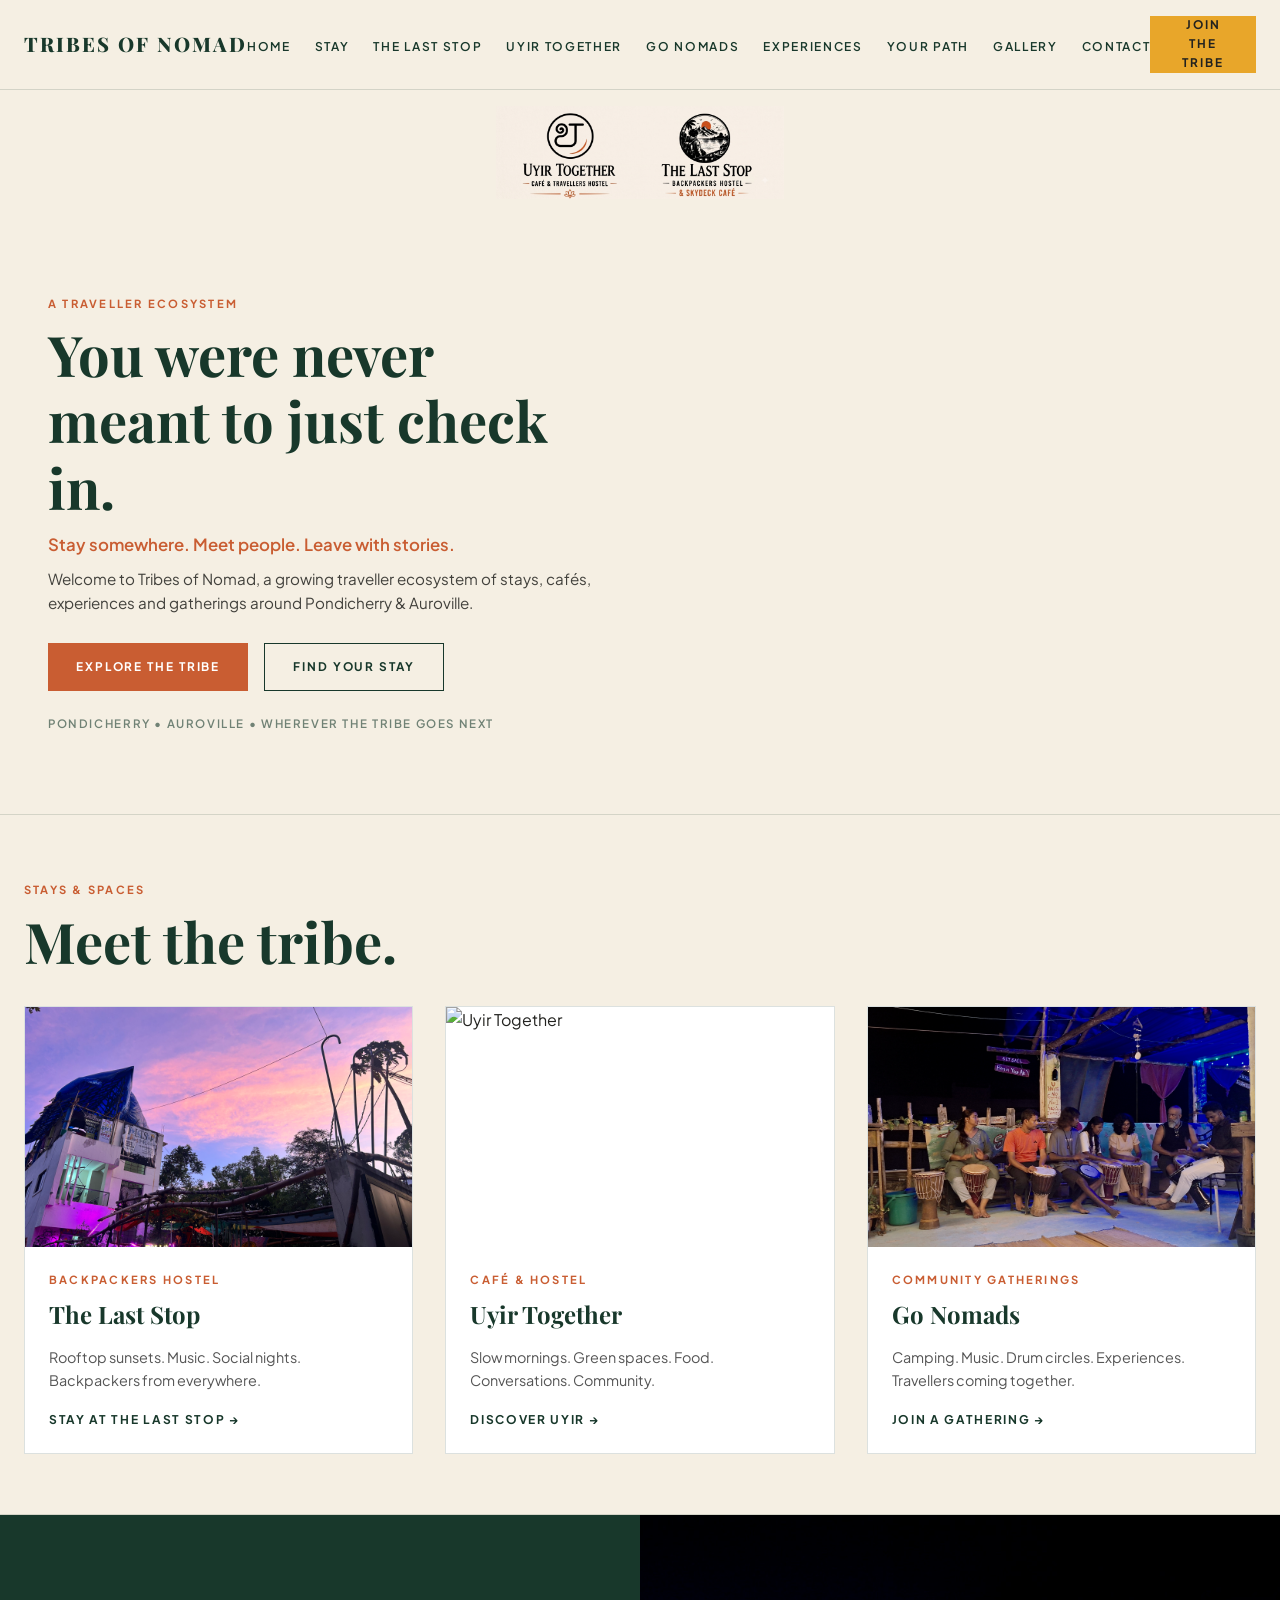
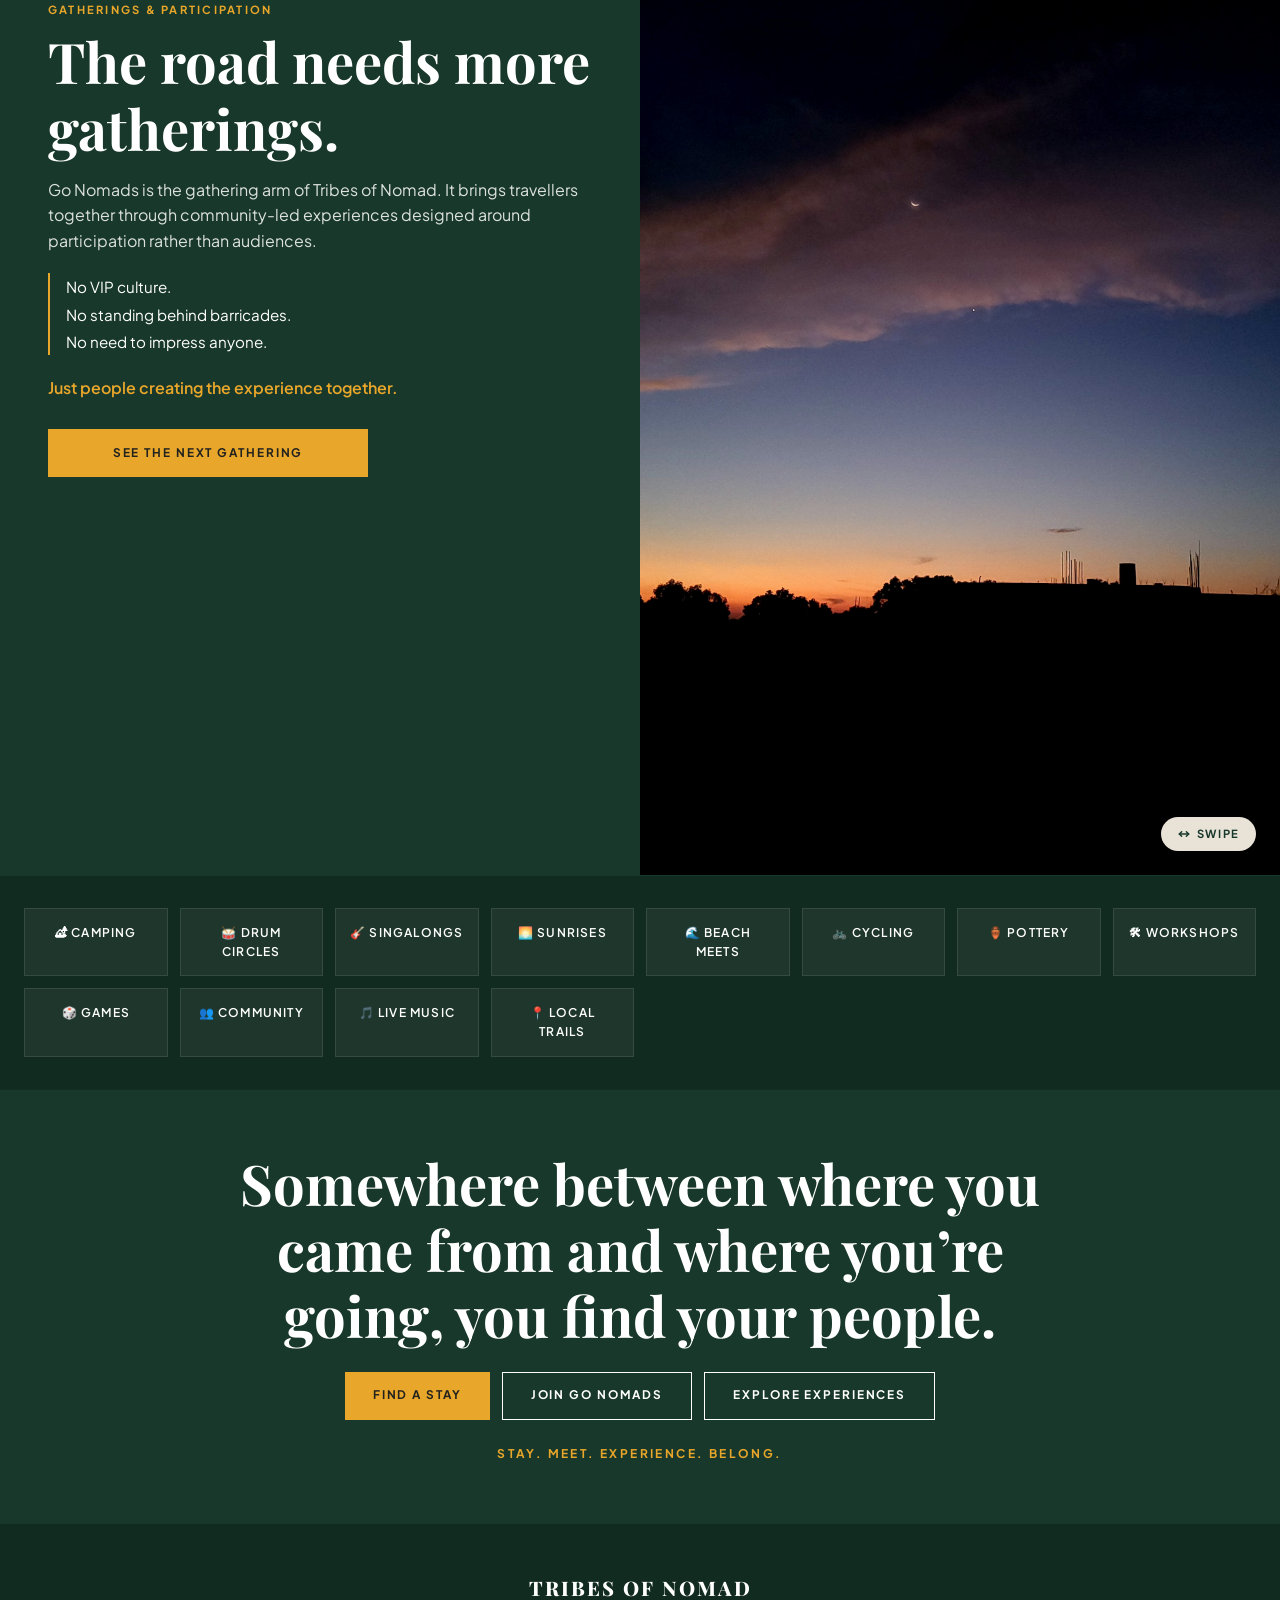
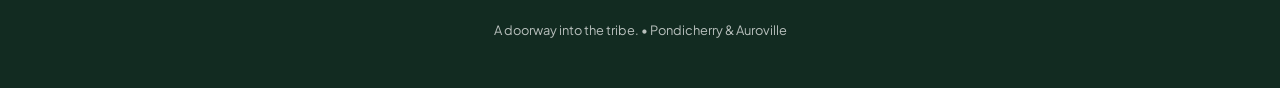
==== index.html @ c7e6ca67 "Initial commit" ====
<!DOCTYPE html>
<html lang="en">
<head>
  <meta charset="UTF-8" />
  <meta name="viewport" content="width=device-width, initial-scale=1.0" />
  <title>Tribes of Nomad | Stays, Gatherings & Experiences</title>
  
  <link rel="preconnect" href="https://fonts.googleapis.com" />
  <link rel="preconnect" href="https://fonts.gstatic.com" crossorigin />
  <link href="https://fonts.googleapis.com/css2?family=Playfair+Display:ital,wght@0,600;0,800;1,400&family=Plus+Jakarta+Sans:wght@400;500;600;700&family=Reenie+Beanie&display=swap" rel="stylesheet" />

  <style>
    /* ==========================================================================
       BASE VARIABLES & RESETS
       ========================================================================== */
    :root {
      --forest: #18382B;
      --forest-dark: #122B21;
      --cream: #F5EFE3;
      --terracotta: #C95D32;
      --sun: #E8A62A;
      --charcoal: #22221F;
      --white: #FFFFFF;
      --font-heading: 'Playfair Display', serif;
      --font-body: 'Plus Jakarta Sans', sans-serif;
      --font-hand: 'Reenie Beanie', cursive;
    }

    * { box-sizing: border-box; margin: 0; padding: 0; }
    html { scroll-behavior: smooth; }
    body { background-color: var(--cream); color: var(--charcoal); font-family: var(--font-body); line-height: 1.6; overflow-x: hidden; }
    a { text-decoration: none; color: inherit; }
    img { max-width: 100%; display: block; object-fit: cover; }
    
    .container { max-width: 1300px; margin: 0 auto; padding: 0 24px; }
    .border-b { border-bottom: 1px solid rgba(24, 56, 43, 0.15); }
    
    /* Typography */
    .eyebrow { font-size: 0.7rem; font-weight: 700; text-transform: uppercase; letter-spacing: 0.2em; }
    .eyebrow-terracotta { color: var(--terracotta); }
    .eyebrow-sun { color: var(--sun); }
    .display-title { font-family: var(--font-heading); font-size: clamp(2rem, 5vw, 3.5rem); line-height: 1.18; font-weight: 700; color: var(--forest); }
    .display-title-white { color: var(--white); }

    /* ==========================================================================
       RESPONSIVE HEADER & DROPDOWN MENU
       ========================================================================== */
    header { position: sticky; top: 0; z-index: 100; background-color: rgba(245, 239, 227, 0.98); backdrop-filter: blur(8px); }
    
    /* Force the header into a single row */
    .header-container { 
      display: flex !important; 
      flex-direction: row !important; 
      align-items: center !important; 
      justify-content: space-between !important; 
      position: relative; 
      width: 100%; 
      padding: 16px 24px !important; 
      flex-wrap: nowrap !important;
    }
    
    .header-actions { 
      display: flex !important; 
      flex-direction: row !important; 
      align-items: center !important; 
      gap: 12px !important; 
    }

    .logo { 
      font-family: var(--font-heading); 
      font-size: 1.25rem; 
      font-weight: 800; 
      letter-spacing: 0.1em; 
      color: var(--forest); 
      margin: 0 !important;
      white-space: nowrap !important;
    }

    .hamburger { 
      display: none; 
      background: transparent; 
      border: none; 
      cursor: pointer; 
      flex-direction: column; 
      gap: 5px; 
      padding: 4px; 
      z-index: 101; 
    }
    
    .hamburger span { 
      display: block; 
      width: 24px; 
      height: 2px; 
      background-color: var(--forest, #18382B); 
      transition: 0.3s ease; 
      border-radius: 2px; 
    }

    /* Desktop Navigation */
    .nav-menu { 
      display: flex; 
      gap: 24px; 
      list-style: none; 
      margin: 0; 
      padding: 0; 
      align-items: center; 
    }
    .nav-menu a { font-size: 0.75rem; font-weight: 600; text-transform: uppercase; letter-spacing: 0.14em; color: var(--forest); transition: color 0.2s; white-space: nowrap;}
    .nav-menu a:hover { color: var(--terracotta); }

    /* Mobile/Tablet Breakpoints */
    @media (max-width: 991px) {
      .hamburger { display: flex !important; }
      
      /* Mobile Dropdown Menu (Top-Right Box) */
      .nav-menu { 
        display: none !important; 
        flex-direction: column; 
        width: 200px; 
        position: absolute;
        top: 100%;
        right: 0; 
        left: auto;
        background-color: rgba(245, 239, 227, 0.98); 
        backdrop-filter: blur(8px);
        padding: 16px 24px; 
        border: 1px solid rgba(24, 56, 43, 0.15); 
        border-radius: 4px; 
        box-shadow: 0 8px 20px rgba(0,0,0,0.1);
        gap: 16px; 
        align-items: flex-end; 
        text-align: right;
        z-index: 100;
      }
      
      .nav-menu.show { display: flex !important; }
      .nav-menu a { font-size: 0.85rem; width: 100%; display: block; }
    }

    @media (max-width: 480px) {
      .logo { font-size: 1.1rem !important; }
      .header-actions .btn-sun { font-size: 0.65rem !important; padding: 0 12px !important; min-height: 36px !important; }
    }

    /* ==========================================================================
       BUTTONS
       ========================================================================== */
    .btn { display: inline-flex; align-items: center; justify-content: center; min-height: 48px; padding: 0 28px; font-size: 0.74rem; font-weight: 700; text-transform: uppercase; letter-spacing: 0.16em; cursor: pointer; border: none; transition: transform 0.2s, background-color 0.2s; text-align: center; }
    .btn:hover { transform: translateY(-1px); }
    .btn-sun { background-color: var(--sun); color: var(--charcoal); }
    .btn-terracotta { background-color: var(--terracotta); color: var(--white); }
    .btn-outline-forest { border: 1px solid var(--forest); color: var(--forest); background: transparent; }
    .btn-outline-forest:hover { background: var(--forest); color: var(--white); }
    .btn-outline-white { border: 1px solid var(--white); color: var(--white); background: transparent; }
    .btn-outline-white:hover { background: var(--white); color: var(--forest); }

    /* ==========================================================================
       LAYOUT GRIDS
       ========================================================================== */
    .grid-split { display: grid; grid-template-columns: 1fr; }
    .split-pad { padding: 48px 24px; }
    .hero-actions { display: flex; gap: 16px; margin-top: 28px; flex-wrap: wrap; }

    /* 3-Card Grid */
    .cards-grid { display: grid; grid-template-columns: 1fr; gap: 24px; }
    .card-item { background: var(--white); border: 1px solid rgba(24, 56, 43, 0.15); display: flex; flex-direction: column; }
    .card-item img { height: 240px; width: 100%; }
    .card-body { padding: 24px; display: flex; flex-direction: column; flex: 1; }
    .card-title { font-family: var(--font-heading); font-size: 1.5rem; color: var(--forest); margin: 6px 0 12px; }

    /* Icon Grid */
    .icon-grid { display: grid; grid-template-columns: repeat(auto-fit, minmax(130px, 1fr)); gap: 12px; }
    .icon-box { border: 1px solid rgba(255, 255, 255, 0.1); background: rgba(255, 255, 255, 0.05); padding: 14px; text-align: center; color: var(--white); font-size: 0.75rem; font-weight: 600; text-transform: uppercase; letter-spacing: 0.1em; }

    /* ==========================================================================
       SWIPE GALLERY
       ========================================================================== */
    .swipe-gallery { display: flex; overflow-x: auto; scroll-snap-type: x mandatory; -webkit-overflow-scrolling: touch; width: 100%; height: 100%; min-height: 350px; scrollbar-width: none; }
    .swipe-gallery::-webkit-scrollbar { display: none; }
    .swipe-image { flex: 0 0 100%; scroll-snap-align: center; object-fit: cover; width: 100%; height: 100%; }

    /* Swipe Indicator Wrapper & Badge */
    .swipe-container {
      position: relative;
      width: 100%;
      height: 100%;
    }

    .swipe-hint {
      position: absolute;
      bottom: 24px;
      right: 24px;
      background: rgba(245, 239, 227, 0.95); /* Matches your Cream var */
      color: var(--forest);
      padding: 8px 16px;
      border-radius: 30px;
      font-size: 0.7rem;
      font-weight: 700;
      text-transform: uppercase;
      letter-spacing: 0.15em;
      display: flex;
      align-items: center;
      gap: 6px;
      z-index: 10;
      pointer-events: none; /* Allows user to swipe right through the badge */
      box-shadow: 0 4px 12px rgba(0,0,0,0.15);
      animation: swipeBounce 2s infinite ease-in-out;
      transition: opacity 0.4s ease;
    }

    @keyframes swipeBounce {
      0%, 100% { transform: translateX(0); }
      50% { transform: translateX(-6px); }
    }

    /* ==========================================================================
       RESPONSIVE DESIGN (Tablets & Desktops)
       ========================================================================== */
    @media (min-width: 768px) { 
      .cards-grid { grid-template-columns: repeat(3, 1fr); gap: 32px; } 
    }

    @media (min-width: 992px) { 
      .grid-split { grid-template-columns: 1fr 1fr; } 
      .split-pad { padding: 80px 48px; } 
    }

    /* ==========================================================================
       RESPONSIVE DESIGN (Mobile Phones)
       ========================================================================== */
    @media (max-width: 600px) {
      .container { padding: 0 16px; }
      .split-pad { padding: 40px 16px; }
      .display-title { font-size: 1.85rem; }
      .hero-actions { flex-direction: column; gap: 12px; width: 100%; }
      .hero-actions .btn { width: 100%; }
      .icon-grid { grid-template-columns: repeat(2, 1fr); }
    }
  </style>
</head>
<body>

  <header class="border-b">
    <div class="container header-container">
      <a href="index.html" class="logo">TRIBES OF NOMAD</a>
      
      <nav aria-label="Primary navigation">
        <ul class="nav-menu" id="navMenu">
          <li><a href="index.html">Home</a></li>
          <li><a href="#stays">Stay</a></li>
          <li><a href="last-stop.html">The Last Stop</a></li>
          <li><a href="uyir-together.html">Uyir Together</a></li>
          <li><a href="go-nomads.html">Go Nomads</a></li>
          <li><a href="experiences.html">Experiences</a></li>
          <li><a href="yourpath.html">Your path</a></li>
          <li><a href="gallery.html">Gallery</a></li>
          <li><a href="contact.html">Contact</a></li>
        </ul>
      </nav>

      <div class="header-actions">
        <a href="contact.html" class="btn btn-sun" style="min-height: 40px; padding: 0 20px;">Join the Tribe</a>
        <button id="menuToggle" class="hamburger" aria-label="Toggle Navigation">
          <span></span>
          <span></span>
          <span></span>
        </button>
      </div>
    </div>
  </header>

  <div style="max-width: 320px; margin: 16px auto; padding: 0 16px;">
    <img src="Lstp%20Assets/Logo%20Banner.jpeg" alt="Brand Logos" style="width: 100%; height: auto;" />
  </div>

  <section id="home" class="border-b">
    <div class="grid-split">
      <div class="split-pad" style="display: flex; flex-direction: column; justify-content: center;">
        <span class="eyebrow eyebrow-terracotta">A traveller ecosystem</span>
        <h1 class="display-title" style="margin-top: 8px;">You were never meant to just check in.</h1>
        <p style="font-size: 1.05rem; font-weight: 600; color: var(--terracotta); margin-top: 12px;">Stay somewhere. Meet people. Leave with stories.</p>
        <p style="margin-top: 8px; color: rgba(34, 34, 31, 0.85); font-size: 0.95rem;">Welcome to Tribes of Nomad, a growing traveller ecosystem of stays, cafés, experiences and gatherings around Pondicherry & Auroville.</p>
        <div class="hero-actions">
          <a href="#stays" class="btn btn-terracotta">Explore the Tribe</a>
          <a href="#stays" class="btn btn-outline-forest">Find Your Stay</a>
        </div>
        <p style="font-size: 0.72rem; font-weight: 600; text-transform: uppercase; letter-spacing: 0.14em; color: rgba(24, 56, 43, 0.6); margin-top: 24px;">
          Pondicherry • Auroville • Wherever the tribe goes next
        </p>
      </div>
    </div>
  </section>

  <section id="stays" class="border-b" style="padding: 60px 0;">
    <div class="container">
      <div style="margin-bottom: 32px;">
        <span class="eyebrow eyebrow-terracotta">Stays & Spaces</span>
        <h2 class="display-title" style="margin-top: 8px;">Meet the tribe.</h2>
      </div>
      <div class="cards-grid">
        <div class="card-item" id="last-stop">
          <img src="Lstp%20Assets/IMG_5209.jpeg" alt="The Last Stop" />
          <div class="card-body">
            <span class="eyebrow eyebrow-terracotta">Backpackers Hostel</span>
            <h3 class="card-title">The Last Stop</h3>
            <p style="font-size: 0.9rem; color: #555; flex: 1;">Rooftop sunsets. Music. Social nights. Backpackers from everywhere.</p>
            <a href="last-stop.html" style="font-size: 0.75rem; font-weight: 700; text-transform: uppercase; letter-spacing: 0.14em; color: var(--forest); margin-top: 18px;">Stay at The Last Stop &rarr;</a>
          </div>
        </div>
        <div class="card-item" id="uyir">
          <img src="Lstp%20Assets/IMG_0406.jpeg" alt="Uyir Together" />
          <div class="card-body">
            <span class="eyebrow eyebrow-terracotta">Café & Hostel</span>
            <h3 class="card-title">Uyir Together</h3>
            <p style="font-size: 0.9rem; color: #555; flex: 1;">Slow mornings. Green spaces. Food. Conversations. Community.</p>
            <a href="uyir-together.html" style="font-size: 0.75rem; font-weight: 700; text-transform: uppercase; letter-spacing: 0.14em; color: var(--forest); margin-top: 18px;">Discover Uyir &rarr;</a>
          </div>
        </div>
        <div class="card-item">
          <img src="Asset2/IMG_4777.jpeg" alt="Go Nomads" />
          <div class="card-body">
            <span class="eyebrow eyebrow-terracotta">Community Gatherings</span>
            <h3 class="card-title">Go Nomads</h3>
            <p style="font-size: 0.9rem; color: #555; flex: 1;">Camping. Music. Drum circles. Experiences. Travellers coming together.</p>
            <a href="go-nomads.html" style="font-size: 0.75rem; font-weight: 700; text-transform: uppercase; letter-spacing: 0.14em; color: var(--forest); margin-top: 18px;">Join a Gathering &rarr;</a>
          </div>
        </div>
      </div>
    </div>
  </section>

  <section id="go-nomads" class="border-b" style="background: var(--forest); color: var(--white);">
    <div class="grid-split">
      <div class="split-pad">
        <span class="eyebrow eyebrow-sun">Gatherings & Participation</span>
        <h2 class="display-title display-title-white" style="margin-top: 8px;">The road needs more gatherings.</h2>
        <p style="margin-top: 16px; color: rgba(255,255,255,0.85);">Go Nomads is the gathering arm of Tribes of Nomad. It brings travellers together through community-led experiences designed around participation rather than audiences.</p>
        <div style="border-left: 2px solid var(--sun); padding-left: 16px; margin: 20px 0; font-size: 0.95rem; line-height: 1.8;">
          <p>No VIP culture.</p>
          <p>No standing behind barricades.</p>
          <p>No need to impress anyone.</p>
        </div>
        <p style="font-weight: 600; color: var(--sun);">Just people creating the experience together.</p>
        <div style="margin-top: 28px;">
          <a href="go-nomads.html" class="btn btn-sun" style="width: 100%; max-width: 320px;">See the Next Gathering</a>
        </div>
      </div>
      
      <div class="swipe-container">
        
        <div class="swipe-hint" id="swipeHint">
          <svg width="14" height="14" viewBox="0 0 24 24" fill="none" stroke="currentColor" stroke-width="2.5" stroke-linecap="round" stroke-linejoin="round">
            <path d="M8 8l-4 4 4 4"></path>
            <path d="M16 8l4 4-4 4"></path>
            <path d="M4 12h16"></path>
          </svg>
          Swipe
        </div>

        <div class="swipe-gallery" id="swipeGallery">
          <img src="Asset2/IMG_9449.jpeg" alt="Campfire Circle 1" class="swipe-image" />
          <img src="Lstp%20Assets/IMG_4253.jpeg" alt="Campfire Circle 2" class="swipe-image" />
          <img src="Lstp%20Assets/IMG_4835.jpeg" alt="Campfire Circle 3" class="swipe-image" />
          <img src="Lstp%20Assets/IMG_5093.jpeg" alt="Campfire Circle 4" class="swipe-image" />
          <img src="Lstp%20Assets/IMG_5209.jpeg" alt="Campfire Circle 5" class="swipe-image" />
          <img src="Lstp%20Assets/IMG_4719.jpeg" alt="Campfire Circle 6" class="swipe-image" />
          <img src="Lstp%20Assets/IMG_4025.jpeg" alt="Campfire Circle 7" class="swipe-image" />
          <img src="Asset2/DSC_3128.jpeg" alt="Campfire Circle 8" class="swipe-image" />
          <img src="Asset2/DSC_3116.jpeg" alt="Campfire Circle 9" class="swipe-image" />
          <img src="Asset2/IMG_3274.jpeg" alt="Campfire Circle 10" class="swipe-image" />
          <img src="Asset2/IMG_3780.jpeg" alt="Campfire Circle 11" class="swipe-image" />
        </div> 
      </div>
    </div>
  </section>

  <div class="border-b" style="background: var(--forest-dark); padding: 32px 0;">
    <div class="container icon-grid">
      <div class="icon-box">🏕 Camping</div>
      <div class="icon-box">🥁 Drum Circles</div>
      <div class="icon-box">🎸 Singalongs</div>
      <div class="icon-box">🌅 Sunrises</div>
      <div class="icon-box">🌊 Beach Meets</div>
      <div class="icon-box">🚲 Cycling</div>
      <div class="icon-box">🏺 Pottery</div>
      <div class="icon-box">🛠 Workshops</div>
      <div class="icon-box">🎲 Games</div>
      <div class="icon-box">👥 Community</div>
      <div class="icon-box">🎵 Live Music</div>
      <div class="icon-box">📍 Local Trails</div>
    </div>
  </div>

  <section class="border-b" style="background: var(--forest); color: var(--white); padding: 60px 24px; text-align: center;">
    <div style="max-width: 800px; margin: 0 auto;">
      <h2 class="display-title display-title-white">Somewhere between where you came from and where you’re going, you find your people.</h2>
      <div style="display: flex; gap: 12px; justify-content: center; margin-top: 24px; flex-wrap: wrap;">
        <a href="#stays" class="btn btn-sun">Find a Stay</a>
        <a href="go-nomads.html" class="btn btn-outline-white">Join Go Nomads</a>
        <a href="experiences.html" class="btn btn-outline-white">Explore Experiences</a>
      </div>
      <p style="margin-top: 24px; font-size: 0.75rem; font-weight: 700; text-transform: uppercase; letter-spacing: 0.2em; color: var(--sun);">Stay. Meet. Experience. Belong.</p>
    </div>
  </section>

  <footer style="background: var(--forest-dark); padding: 48px 24px; text-align: center; color: rgba(255,255,255,0.7); font-size: 0.8rem;">
    <div style="max-width: 900px; margin: 0 auto; display: flex; flex-direction: column; gap: 16px; align-items: center;">
      <span style="font-family: var(--font-heading); font-size: 1.25rem; font-weight: 800; color: var(--white); letter-spacing: 0.1em;">TRIBES OF NOMAD</span>
      <p>A doorway into the tribe. • Pondicherry & Auroville</p>
    </div>
  </footer>

  <script>
    document.addEventListener('DOMContentLoaded', function() {
      // Dropdown Menu Toggle Logic
      const menuToggle = document.getElementById('menuToggle');
      const navMenu = document.getElementById('navMenu');

      if (menuToggle && navMenu) {
        menuToggle.addEventListener('click', function() {
          navMenu.classList.toggle('show');
        });

        // Close the menu when a link is clicked (useful for anchor links on same page)
        const navLinks = navMenu.querySelectorAll('a');
        navLinks.forEach(link => {
          link.addEventListener('click', () => {
            navMenu.classList.remove('show');
          });
        });
      }
      
      // Fade out the swipe hint when the user scrolls the gallery
      const gallery = document.getElementById('swipeGallery');
      const hint = document.getElementById('swipeHint');
      
      if (gallery && hint) {
        gallery.addEventListener('scroll', function() {
          if (gallery.scrollLeft > 10) {
            hint.style.opacity = '0';
          }
        }, { once: true }); // Only runs the first time they swipe
      }
    });
  </script>
</body>
</html>
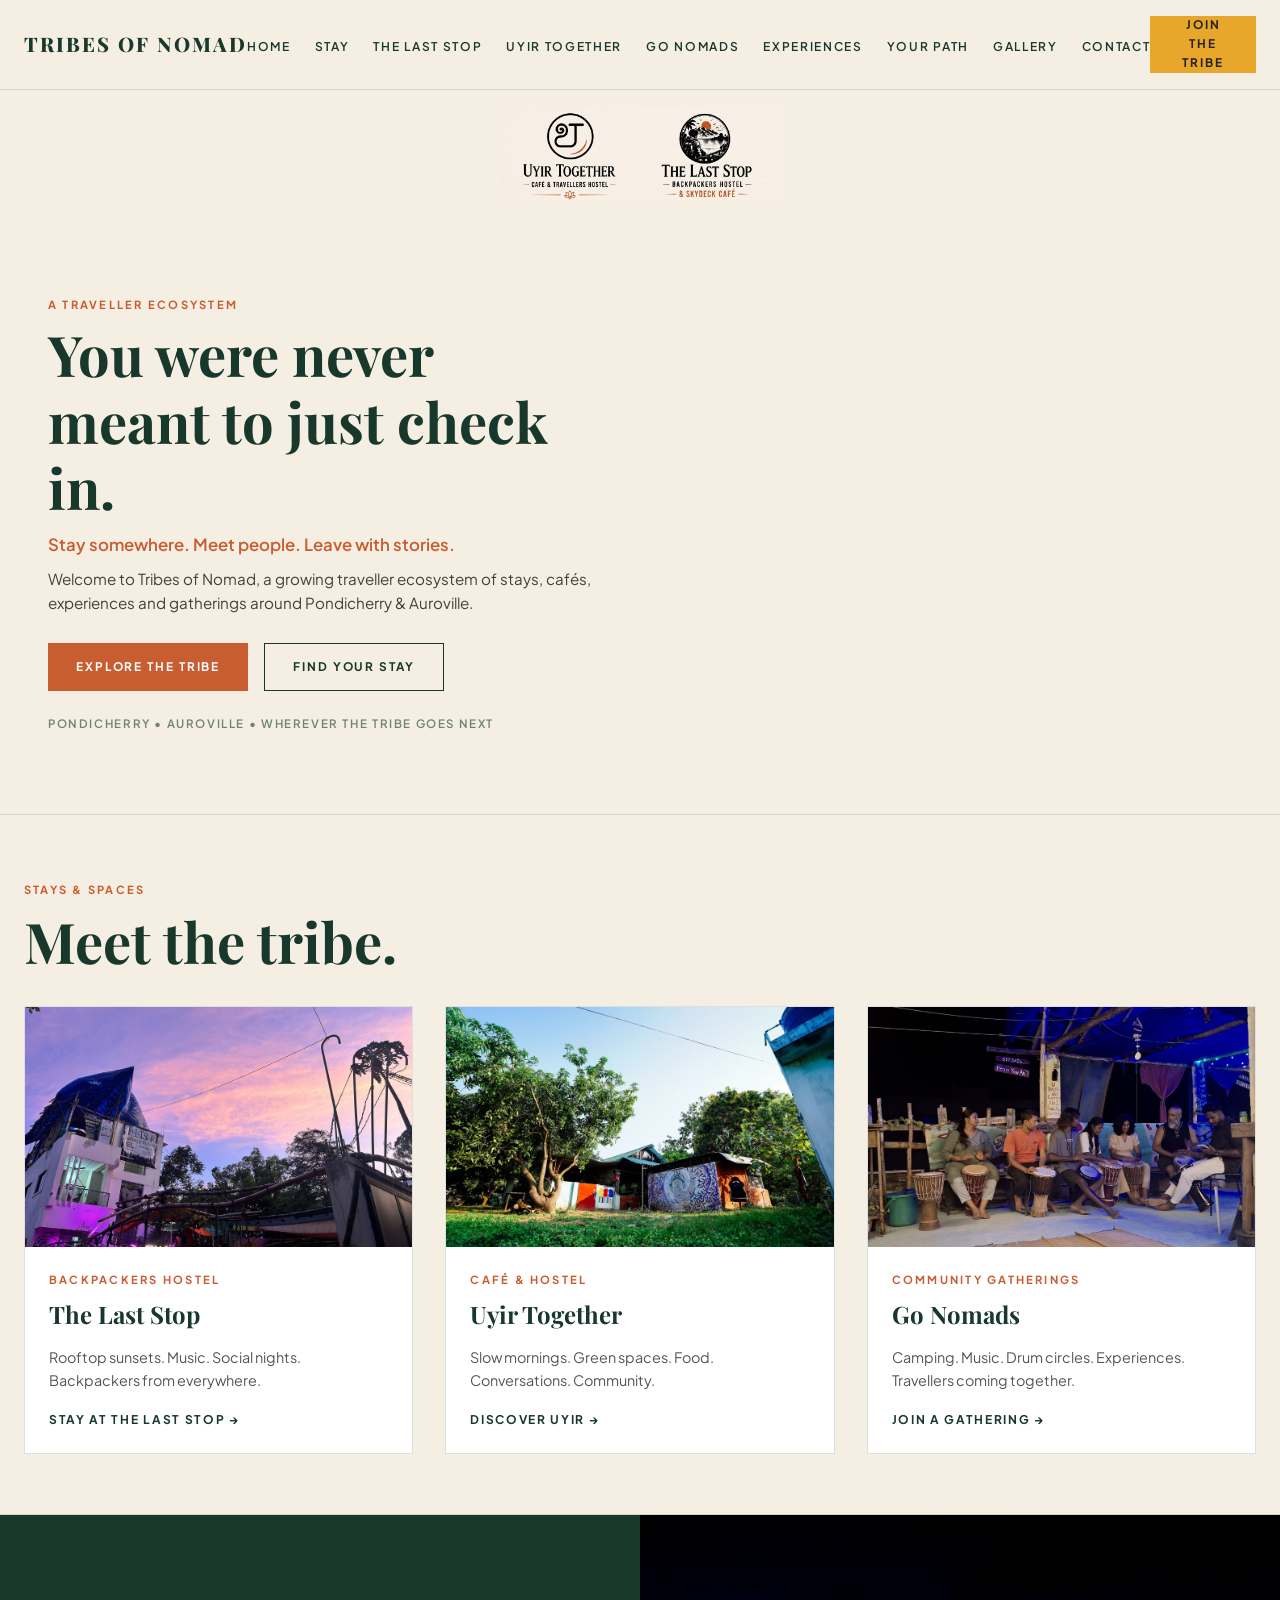
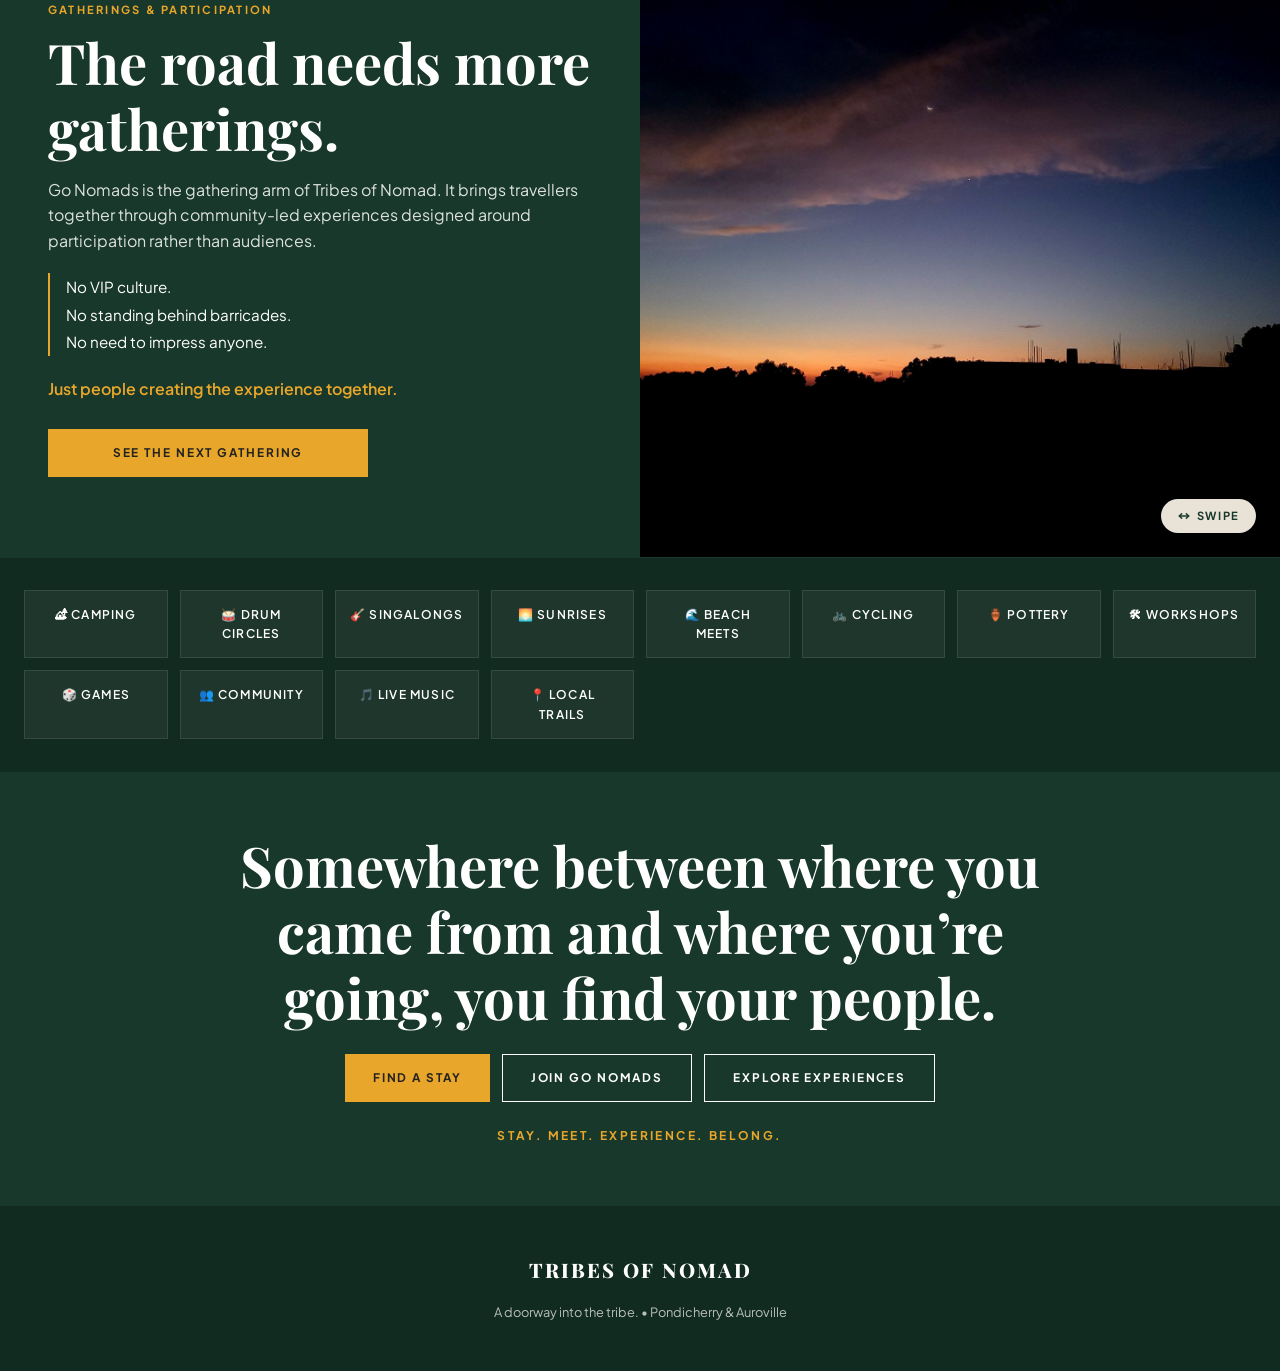
==== commit 456b9e30: "Compress images for web, add meta/lazy-loading, 404 page and Pages setup Co-Authored-By: Claude Sonn" ====
--- a/index.html
+++ b/index.html
@@ -3,6 +3,11 @@
 <head>
   <meta charset="UTF-8" />
   <meta name="viewport" content="width=device-width, initial-scale=1.0" />
+  <meta name="description" content="Tribes of Nomad is a traveller ecosystem of stays, cafés, experiences and gatherings around Pondicherry & Auroville." />
+  <meta name="theme-color" content="#18382b" />
+  <meta property="og:title" content="Tribes of Nomad" />
+  <meta property="og:description" content="Tribes of Nomad is a traveller ecosystem of stays, cafés, experiences and gatherings around Pondicherry & Auroville." />
+  <meta property="og:type" content="website" />
   <title>Tribes of Nomad | Stays, Gatherings & Experiences</title>
   
   <link rel="preconnect" href="https://fonts.googleapis.com" />
@@ -299,7 +304,7 @@
       </div>
       <div class="cards-grid">
         <div class="card-item" id="last-stop">
-          <img src="Lstp%20Assets/IMG_5209.jpeg" alt="The Last Stop" />
+          <img loading="lazy" decoding="async" src="Lstp%20Assets/IMG_5209.jpeg" alt="The Last Stop" />
           <div class="card-body">
             <span class="eyebrow eyebrow-terracotta">Backpackers Hostel</span>
             <h3 class="card-title">The Last Stop</h3>
@@ -308,7 +313,7 @@
           </div>
         </div>
         <div class="card-item" id="uyir">
-          <img src="Lstp%20Assets/IMG_0406.jpeg" alt="Uyir Together" />
+          <img loading="lazy" decoding="async" src="Lstp%20Assets/IMG_0406.jpeg" alt="Uyir Together" />
           <div class="card-body">
             <span class="eyebrow eyebrow-terracotta">Café & Hostel</span>
             <h3 class="card-title">Uyir Together</h3>
@@ -317,7 +322,7 @@
           </div>
         </div>
         <div class="card-item">
-          <img src="Asset2/IMG_4777.jpeg" alt="Go Nomads" />
+          <img loading="lazy" decoding="async" src="Asset2/IMG_4777.jpeg" alt="Go Nomads" />
           <div class="card-body">
             <span class="eyebrow eyebrow-terracotta">Community Gatherings</span>
             <h3 class="card-title">Go Nomads</h3>
@@ -358,17 +363,17 @@
         </div>
 
         <div class="swipe-gallery" id="swipeGallery">
-          <img src="Asset2/IMG_9449.jpeg" alt="Campfire Circle 1" class="swipe-image" />
-          <img src="Lstp%20Assets/IMG_4253.jpeg" alt="Campfire Circle 2" class="swipe-image" />
-          <img src="Lstp%20Assets/IMG_4835.jpeg" alt="Campfire Circle 3" class="swipe-image" />
-          <img src="Lstp%20Assets/IMG_5093.jpeg" alt="Campfire Circle 4" class="swipe-image" />
-          <img src="Lstp%20Assets/IMG_5209.jpeg" alt="Campfire Circle 5" class="swipe-image" />
-          <img src="Lstp%20Assets/IMG_4719.jpeg" alt="Campfire Circle 6" class="swipe-image" />
-          <img src="Lstp%20Assets/IMG_4025.jpeg" alt="Campfire Circle 7" class="swipe-image" />
-          <img src="Asset2/DSC_3128.jpeg" alt="Campfire Circle 8" class="swipe-image" />
-          <img src="Asset2/DSC_3116.jpeg" alt="Campfire Circle 9" class="swipe-image" />
-          <img src="Asset2/IMG_3274.jpeg" alt="Campfire Circle 10" class="swipe-image" />
-          <img src="Asset2/IMG_3780.jpeg" alt="Campfire Circle 11" class="swipe-image" />
+          <img loading="lazy" decoding="async" src="Asset2/IMG_9449.jpeg" alt="Campfire Circle 1" class="swipe-image" />
+          <img loading="lazy" decoding="async" src="Lstp%20Assets/IMG_4253.jpeg" alt="Campfire Circle 2" class="swipe-image" />
+          <img loading="lazy" decoding="async" src="Lstp%20Assets/IMG_4835.jpeg" alt="Campfire Circle 3" class="swipe-image" />
+          <img loading="lazy" decoding="async" src="Lstp%20Assets/IMG_5093.jpeg" alt="Campfire Circle 4" class="swipe-image" />
+          <img loading="lazy" decoding="async" src="Lstp%20Assets/IMG_5209.jpeg" alt="Campfire Circle 5" class="swipe-image" />
+          <img loading="lazy" decoding="async" src="Lstp%20Assets/IMG_4719.jpeg" alt="Campfire Circle 6" class="swipe-image" />
+          <img loading="lazy" decoding="async" src="Lstp%20Assets/IMG_4025.jpeg" alt="Campfire Circle 7" class="swipe-image" />
+          <img loading="lazy" decoding="async" src="Asset2/DSC_3128.jpeg" alt="Campfire Circle 8" class="swipe-image" />
+          <img loading="lazy" decoding="async" src="Asset2/DSC_3116.jpeg" alt="Campfire Circle 9" class="swipe-image" />
+          <img loading="lazy" decoding="async" src="Asset2/IMG_3274.jpeg" alt="Campfire Circle 10" class="swipe-image" />
+          <img loading="lazy" decoding="async" src="Asset2/IMG_3780.jpeg" alt="Campfire Circle 11" class="swipe-image" />
         </div> 
       </div>
     </div>
